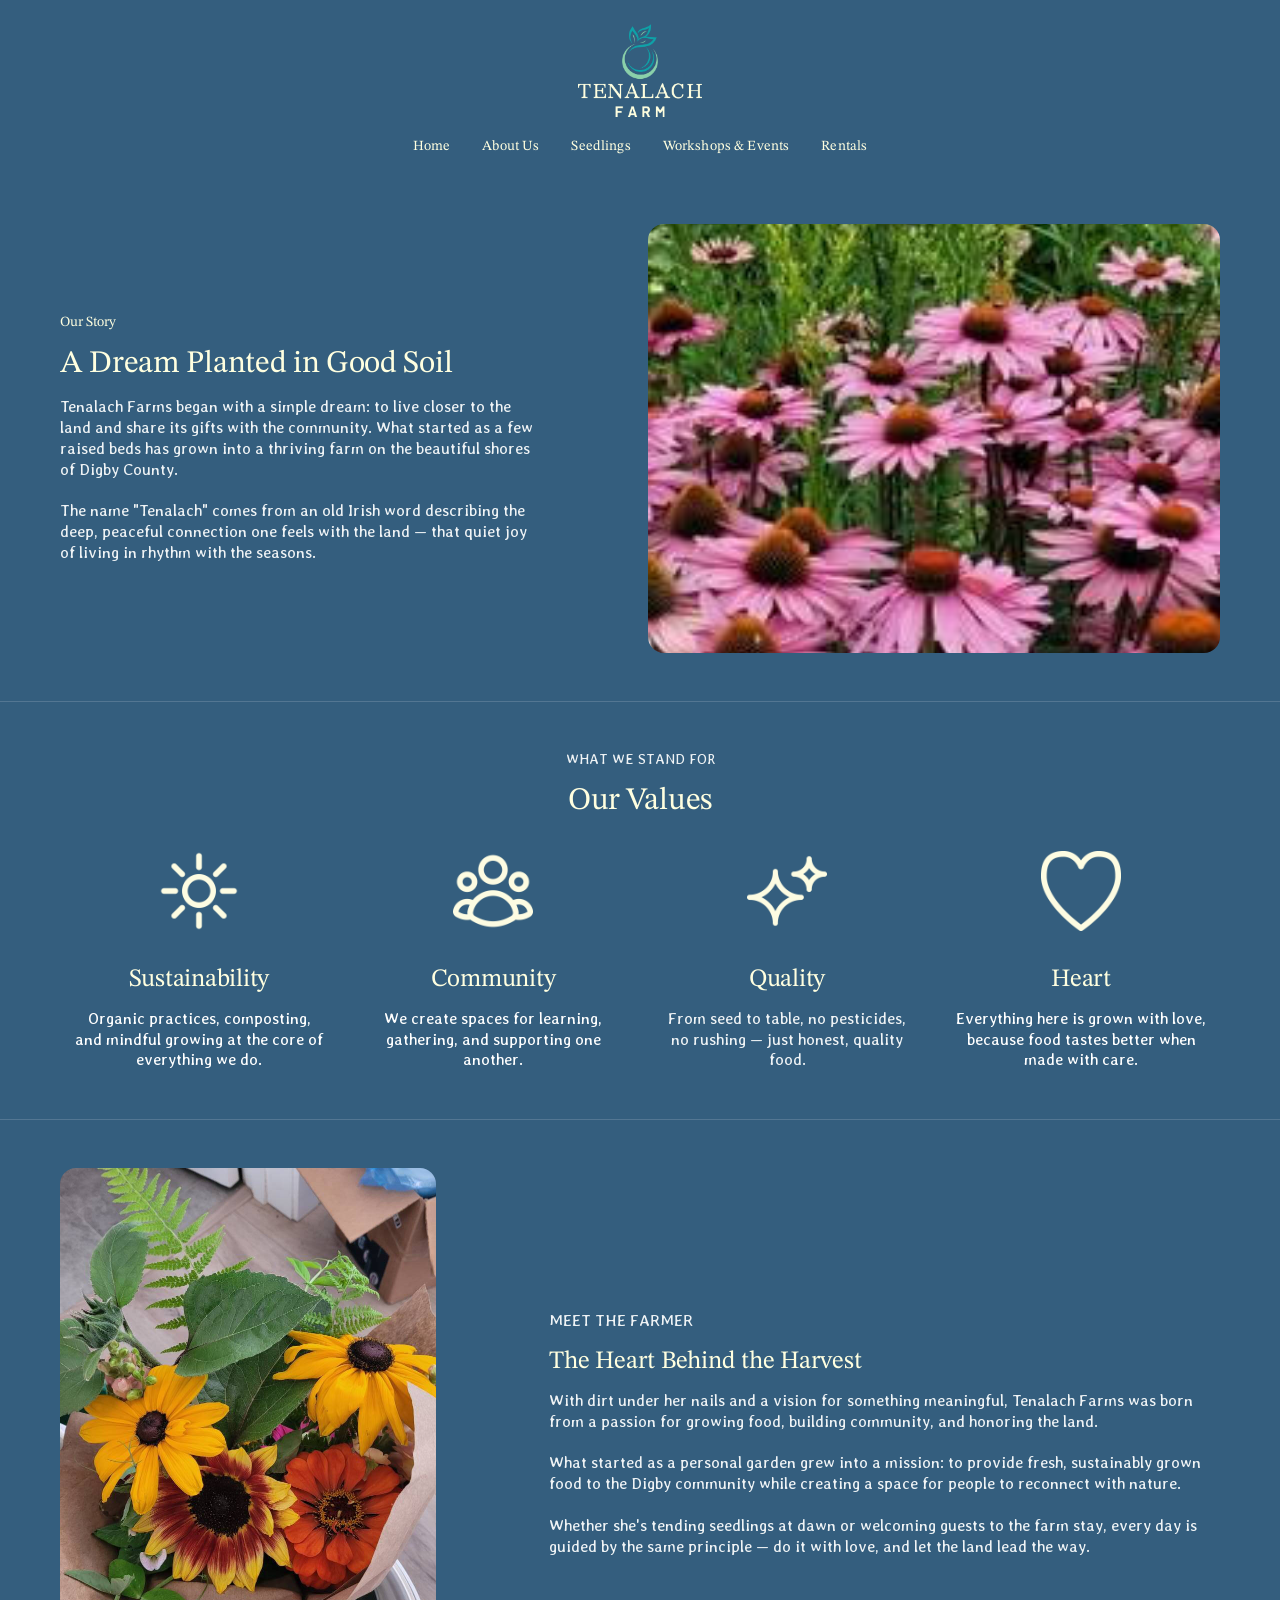
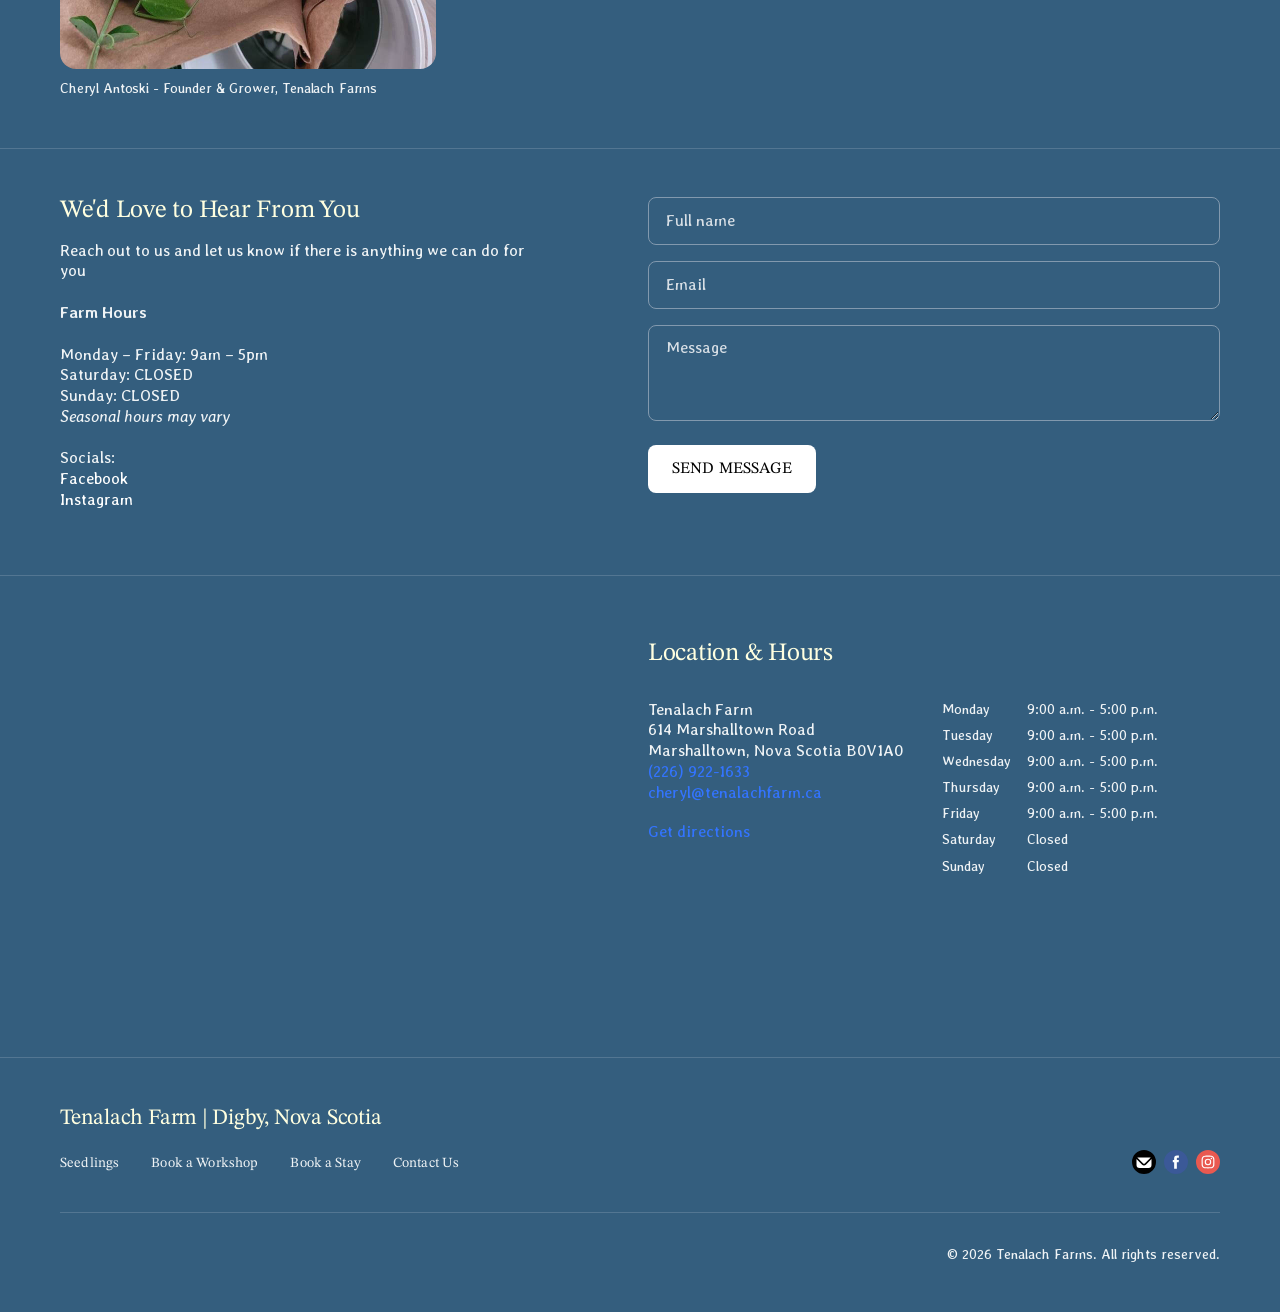
==== about-us.html @ 4d5b63ff "Tenalach Farm website: static rebuild of the Square site Home, About Us, Seedlings, Workshops & Even" ====
<!doctype html>
<html lang="en">
<head>
  <meta charset="utf-8">
  <meta name="viewport" content="width=device-width, initial-scale=1">
  <title>About Us | Tenalach Farm | Digby, Nova Scotia</title>
  <meta name="description" content="Our story, our values and the farmer behind Tenalach Farm in Marshalltown, Digby County, Nova Scotia.">
  <meta property="og:title" content="About Us | Tenalach Farm | Digby, Nova Scotia">
  <meta property="og:description" content="Our story, our values and the farmer behind Tenalach Farm in Marshalltown, Digby County, Nova Scotia.">
  <meta property="og:image" content="assets/images/home-hero.jpg">
  <link rel="icon" type="image/png" href="assets/images/favicon.png">
  <link rel="apple-touch-icon" href="assets/images/apple-touch-icon.png">
  <link rel="preconnect" href="https://fonts.googleapis.com">
  <link rel="preconnect" href="https://fonts.gstatic.com" crossorigin>
  <link href="https://fonts.googleapis.com/css2?family=Averia+Libre:ital,wght@0,400;0,700;1,400&family=Handlee&family=STIX+Two+Text:ital,wght@0,400;0,700;1,400&display=swap" rel="stylesheet">
  <link rel="stylesheet" href="assets/css/style.css">
</head>
<body>

  <header class="site-header">
    <div class="container header-inner">
      <button class="icon-btn menu-toggle" data-menu-open aria-label="Open menu"><svg viewBox="0 0 24 24" aria-hidden="true"><path fill="currentColor" fill-rule="evenodd" d="M3 6h18v2H3V6Zm18 5H3v2h18v-2Zm0 5H3v2h18v-2Z" clip-rule="evenodd"/></svg></button>
      <a class="logo" href="index.html"><img src="assets/images/logo.png" alt="Tenalach Farm | Digby, Nova Scotia logo" width="124" height="94"></a>
    </div>
    <nav class="main-nav" aria-label="Main">
      <ul>
        <li><a href="index.html">Home</a></li>
        <li><a href="about-us.html" aria-current="page">About Us</a></li>
        <li><a href="seedlings.html">Seedlings</a></li>
        <li><a href="workshops-and-events.html">Workshops &amp; Events</a></li>
        <li><a href="rentals.html">Rentals</a></li>
      </ul>
    </nav>
  </header>

  <div class="mobile-nav" aria-label="Menu">
    <button class="icon-btn" data-menu-close aria-label="Close menu"><svg viewBox="0 0 24 24" aria-hidden="true"><path fill="currentColor" d="m6.71 18.71 5.29-5.3 5.29 5.3 1.42-1.42-5.3-5.29 5.3-5.29-1.42-1.42-5.29 5.3-5.29-5.3-1.42 1.42 5.3 5.29-5.3 5.29 1.42 1.42Z"/></svg></button>
    <ul>
      <li><a href="index.html">Home</a></li>
        <li><a href="about-us.html" aria-current="page">About Us</a></li>
        <li><a href="seedlings.html">Seedlings</a></li>
        <li><a href="workshops-and-events.html">Workshops &amp; Events</a></li>
        <li><a href="rentals.html">Rentals</a></li>
    </ul>
  </div>

  <main>

    <section class="section" id="our-story" style="border-top:0">
      <div class="container split split--image-right">
        <div class="split__text">
          <p class="overline overline--sm" style="font-family:var(--font-heading);color:var(--cream)">Our Story</p>
          <h1 class="title-xl">A Dream Planted in Good Soil</h1>
          <div class="copy">
            <p>Tenalach Farms began with a simple dream: to live closer to the land and share its gifts with the community. What started as a few raised beds has grown into a thriving farm on the beautiful shores of Digby County.</p>
            <p>The name "Tenalach" comes from an old Irish word describing the deep, peaceful connection one feels with the land — that quiet joy of living in rhythm with the seasons.</p>
          </div>
        </div>
        <div class="split__media">
          <img src="assets/images/about-story.jpg" alt="Pink coneflowers in bloom" width="572" height="429">
        </div>
      </div>
    </section>

    <section class="section">
      <div class="container">
        <div class="section-head" style="margin-bottom:33px">
          <h2 class="small">WHAT WE STAND FOR</h2>
          <p class="title-xl">Our Values</p>
        </div>
        <div class="icon-grid icon-grid--4">
          <div class="icon-card">
            <img src="assets/images/icon-sun.png" alt="" width="80" height="80">
            <h3 class="title-lg">Sustainability</h3>
            <p class="copy--white">Organic practices, composting, and mindful growing at the core of everything we do.</p>
          </div>
          <div class="icon-card">
            <img src="assets/images/icon-people.png" alt="" width="80" height="80">
            <h3 class="title-lg">Community</h3>
            <p class="copy--white">We create spaces for learning, gathering, and supporting one another.</p>
          </div>
          <div class="icon-card">
            <img src="assets/images/icon-quality.png" alt="" width="80" height="80">
            <h3 class="title-lg">Quality</h3>
            <p>From seed to table, no pesticides, no rushing — just honest, quality food.</p>
          </div>
          <div class="icon-card">
            <img src="assets/images/icon-heart.png" alt="" width="80" height="80">
            <h3 class="title-lg">Heart</h3>
            <p class="copy--white">Everything here is grown with love, because food tastes better when made with care.</p>
          </div>
        </div>
      </div>
    </section>

    <section class="section" id="meet-the-farmer">
      <div class="container feature">
        <div class="feature__media feature__media--tall">
          <img src="assets/images/about-farmer.jpg" alt="Cheryl Antoski, founder and grower of Tenalach Farms" width="376" height="500">
          <p class="feature__caption">Cheryl Antoski - Founder &amp; Grower, Tenalach Farms</p>
        </div>
        <div>
          <p class="overline">MEET THE FARMER</p>
          <h2 class="title-lg">The Heart Behind the Harvest</h2>
          <div class="copy">
            <p>With dirt under her nails and a vision for something meaningful, Tenalach Farms was born from a passion for growing food, building community, and honoring the land.</p>
            <p>What started as a personal garden grew into a mission: to provide fresh, sustainably grown food to the Digby community while creating a space for people to reconnect with nature.</p>
            <p>Whether she's tending seedlings at dawn or welcoming guests to the farm stay, every day is guided by the same principle — do it with love, and let the land lead the way.</p>
          </div>
        </div>
      </div>
    </section>

    <section class="section" id="contact">
      <div class="container split" style="align-items:start">
        <div class="split__text">
          <h2 class="title-lg" style="margin-bottom:16px">We'd Love to Hear From You</h2>
          <div class="copy inline-links">
            <p>Reach out to us and let us know if there is anything we can do for you</p>
            <p><strong>Farm Hours</strong></p>
            <p>Monday – Friday: 9am – 5pm<br>Saturday: CLOSED<br>Sunday: CLOSED<br><em>Seasonal hours may vary</em></p>
            <p>Socials:<br><a href="https://www.facebook.com/TenalachFarm1" target="_blank" rel="noopener">Facebook</a><br><a href="https://www.instagram.com/tenalach_farm" target="_blank" rel="noopener">Instagram</a></p>
          </div>
        </div>
        <div>
          <form class="contact-form" data-form data-subject="Website contact form" data-success="Thank you! We'll be in touch soon.">
            <label class="sr-only" for="cf-name">Full name</label>
            <input class="field" id="cf-name" name="name" type="text" placeholder="Full name" required>
            <label class="sr-only" for="cf-email">Email</label>
            <input class="field" id="cf-email" name="email" type="email" placeholder="Email" required>
            <label class="sr-only" for="cf-message">Message</label>
            <textarea class="field" id="cf-message" name="message" placeholder="Message" required></textarea>
            <button class="btn btn--white" type="submit">SEND MESSAGE</button>
            <p class="form-status" role="status"></p>
          </form>
        </div>
      </div>
    </section>

    <section class="section">
      <div class="container location">
        <iframe title="Map to Tenalach Farm" loading="lazy" referrerpolicy="no-referrer-when-downgrade"
          src="https://maps.google.com/maps?q=614%20Marshalltown%20Road%2C%20Marshalltown%2C%20NS%20B0V%201A0&amp;z=10&amp;output=embed"></iframe>
        <div>
          <h2 class="title-lg">Location &amp; Hours</h2>
          <div class="location-cols">
            <div>
              <p>Tenalach Farm<br>614 Marshalltown Road<br>Marshalltown, Nova Scotia B0V1A0<br>
                <a href="tel:+12269221633">(226) 922-1633</a><br>
                <a href="mailto:cheryl@tenalachfarm.ca">cheryl@tenalachfarm.ca</a></p>
              <a class="directions" target="_blank" rel="noopener" href="https://www.google.com/maps/dir/?api=1&amp;destination=614+Marshalltown+Road+Marshalltown+NS+B0V1A0">Get directions</a>
            </div>
            <table class="hours">
              <tr><td>Monday</td><td>9:00 a.m. - 5:00 p.m.</td></tr>
              <tr><td>Tuesday</td><td>9:00 a.m. - 5:00 p.m.</td></tr>
              <tr><td>Wednesday</td><td>9:00 a.m. - 5:00 p.m.</td></tr>
              <tr><td>Thursday</td><td>9:00 a.m. - 5:00 p.m.</td></tr>
              <tr><td>Friday</td><td>9:00 a.m. - 5:00 p.m.</td></tr>
              <tr><td>Saturday</td><td>Closed</td></tr>
              <tr><td>Sunday</td><td>Closed</td></tr>
            </table>
          </div>
        </div>
      </div>
    </section>
  </main>

  <footer class="site-footer">
    <div class="container">
      <div class="footer-top">
        <div>
          <a class="footer-title" href="index.html">Tenalach Farm | Digby, Nova Scotia</a>
          <ul class="footer-links">
            <li><a href="seedlings.html">Seedlings</a></li>
            <li><a href="workshops-and-events.html">Book a Workshop</a></li>
            <li><a href="rentals.html">Book a Stay</a></li>
            <li><a href="about-us.html#contact">Contact Us</a></li>
          </ul>
        </div>
        <div class="socials">
          <a href="mailto:cheryl@tenalachfarm.ca" aria-label="Email"><svg viewBox="0 0 16 16" aria-hidden="true"><rect x="1" y="1" width="14" height="14" rx="8" fill="#fff"/><path fill="#000" fill-rule="evenodd" d="M0 8a8 8 0 1 1 16 0A8 8 0 0 1 0 8zm3.5-3h9L8.707 8.793a1 1 0 0 1-1.414 0L3.5 5zM3 6l3.586 3.586a2 2 0 0 0 2.828 0L13 6v4a2 2 0 0 1-2 2H5a2 2 0 0 1-2-2V6z"/></svg></a>
          <a href="https://www.facebook.com/TenalachFarm1" target="_blank" rel="noopener" aria-label="Facebook"><svg viewBox="0 0 16 16" aria-hidden="true"><rect x="1" y="1" width="14" height="14" rx="8" fill="#fff"/><path fill="#3b5998" fill-rule="evenodd" d="M0 8a8 8 0 1 1 16 0A8 8 0 0 1 0 8zm8.567 4.437V8.085H9.77l.159-1.5h-1.36l.001-.75c0-.392.037-.602.6-.602h.75v-1.5H8.718c-1.444 0-1.952.728-1.952 1.952v.9h-.9v1.5h.9v4.352h1.801z"/></svg></a>
          <a href="https://www.instagram.com/tenalach_farm" target="_blank" rel="noopener" aria-label="Instagram"><svg viewBox="0 0 16 16" aria-hidden="true"><rect x="1" y="1" width="14" height="14" rx="8" fill="#fff"/><g fill="#e95950" fill-rule="evenodd"><path d="M0 8a8 8 0 1 1 16 0A8 8 0 0 1 0 8zm8-4.267c-1.158 0-1.304.005-1.759.026a3.12 3.12 0 0 0-1.035.198 2.09 2.09 0 0 0-.756.492 2.095 2.095 0 0 0-.493.756c-.106.271-.178.582-.198 1.036-.02.455-.026.6-.026 1.759 0 1.159.005 1.304.026 1.759.021.454.093.764.198 1.035.11.281.255.52.492.756.237.238.476.384.756.493.271.105.582.177 1.036.198.455.02.6.026 1.759.026 1.159 0 1.304-.005 1.759-.026.454-.02.764-.093 1.036-.198.28-.11.518-.255.755-.493.238-.237.383-.475.493-.755.105-.272.177-.582.198-1.036.02-.455.026-.6.026-1.759 0-1.159-.006-1.304-.026-1.76-.021-.453-.093-.764-.198-1.035a2.094 2.094 0 0 0-.493-.756 2.085 2.085 0 0 0-.755-.492c-.272-.105-.583-.177-1.037-.198-.455-.02-.6-.026-1.759-.026H8z"/><path d="M7.618 4.502H8c1.14 0 1.275.004 1.725.025.416.019.641.088.792.147.199.077.34.17.49.319.15.15.242.291.32.49.058.15.127.376.146.792.02.45.025.585.025 1.724s-.004 1.274-.025 1.724c-.019.416-.088.641-.147.792-.077.199-.17.34-.319.49a1.32 1.32 0 0 1-.49.319c-.15.059-.376.128-.792.147-.45.02-.585.025-1.725.025-1.139 0-1.274-.005-1.724-.025-.416-.02-.641-.089-.792-.147-.2-.078-.341-.17-.49-.32a1.322 1.322 0 0 1-.32-.49c-.058-.15-.128-.376-.147-.792-.02-.45-.024-.585-.024-1.724 0-1.14.004-1.274.024-1.724.02-.416.089-.641.147-.792.077-.199.17-.341.32-.49.149-.15.29-.242.49-.32.15-.058.376-.128.792-.147.394-.018.546-.023 1.342-.024v.001zm2.66.709a.512.512 0 1 0 0 1.024.512.512 0 0 0 0-1.024zM8 5.809a2.191 2.191 0 1 0 0 4.382A2.191 2.191 0 0 0 8 5.81z"/><path d="M8 6.578a1.422 1.422 0 1 1 0 2.844 1.422 1.422 0 0 1 0-2.844z"/></g></svg></a>
        </div>
      </div>
      <div class="footer-bottom">© <span data-year>2026</span> Tenalach Farms. All rights reserved.</div>
    </div>
  </footer>

  <script src="assets/js/main.js"></script>

</body>
</html>
---- assets/css/style.css ----
/* ==========================================================
   Tenalach Farm — site styles
   Rebuilt from the Square Online site (tenalachfarm.ca)
   ========================================================== */

:root {
  --blue: #345e7e;          /* main background */
  --blue-dark: #1f4461;     /* headings on light backgrounds */
  --cream: #ffffe0;         /* headings, buttons, page background */
  --cream-soft: #f1f1d3;
  --teal: #0fa2a8;          /* accent buttons + quote band */
  --text: #eff3f5;          /* body copy on blue */
  --white: #ffffff;
  --line: #8299ae;          /* form borders */
  --divider: rgba(239, 243, 245, 0.16);
  --link: #3374ff;

  --font-heading: "STIX Two Text", Georgia, serif;
  --font-body: "Averia Libre", Georgia, serif;
  --font-script: "Handlee", cursive;

  --container: 1160px;
  --gutter: 96px;
  --radius: 8px;
  --radius-lg: 16px;
}

*, *::before, *::after { box-sizing: border-box; }

html { -webkit-text-size-adjust: 100%; scroll-behavior: smooth; }

body {
  margin: 0;
  background: var(--cream);
  color: var(--text);
  font-family: var(--font-body);
  font-size: 16px;
  line-height: 1.3;
  -webkit-font-smoothing: antialiased;
}

img { max-width: 100%; height: auto; display: block; }
a { color: inherit; }
button { font: inherit; cursor: pointer; }

h1, h2, h3, h4, h5, h6, p { margin: 0; font-weight: 400; }

.sr-only {
  position: absolute; width: 1px; height: 1px; padding: 0; margin: -1px;
  overflow: hidden; clip: rect(0, 0, 0, 0); white-space: nowrap; border: 0;
}

.container {
  width: 100%;
  max-width: calc(var(--container) + 48px);
  margin: 0 auto;
  padding: 0 24px;
}

/* ---------- Typography ---------- */
.overline {
  font-family: var(--font-body);
  font-size: 16px;
  line-height: 1.3;
  color: var(--text);
  margin-bottom: 16px;
}
.overline--sm { font-size: 14px; }
.title-script {
  font-family: var(--font-script);
  font-size: 39.3px;
  line-height: 1.1;
  letter-spacing: -0.02em;
  color: var(--cream);
}
.title-xl {
  font-family: var(--font-heading);
  font-size: 31.37px;
  line-height: 1.1;
  letter-spacing: -0.01em;
  color: var(--cream);
}
.title-lg {
  font-family: var(--font-heading);
  font-size: 25.05px;
  line-height: 1.1;
  letter-spacing: -0.01em;
  color: var(--cream);
}
.title-md {
  font-family: var(--font-heading);
  font-size: 20.01px;
  line-height: 1.1;
  letter-spacing: -0.01em;
  color: var(--cream);
}
.lead { font-size: 20.01px; line-height: 1.3; color: var(--text); }
.copy { color: var(--text); }
.copy p + p { margin-top: 20.8px; }
.copy--white { color: var(--white); }
.small { font-size: 14px; }
.center { text-align: center; }

/* ---------- Buttons ---------- */
.btn {
  display: inline-flex;
  align-items: center;
  justify-content: center;
  height: 48px;
  padding: 0 24px;
  border: 0;
  border-radius: var(--radius);
  font-family: var(--font-heading);
  font-size: 16px;
  letter-spacing: 0.01em;
  text-decoration: none;
  white-space: nowrap;
  transition: opacity 0.15s ease, background-color 0.15s ease;
}
.btn:hover { opacity: 0.85; }
.btn--cream { background: var(--cream); color: #000; }
.btn--teal { background: var(--teal); color: var(--white); }
.btn--white { background: var(--white); color: #000; }
.btn--blue { background: var(--blue); color: var(--white); }
.btn--outline { background: transparent; color: var(--white); box-shadow: inset 0 0 0 2px var(--white); }
.btn--block { display: flex; width: 100%; }
.btn-row { display: flex; flex-wrap: wrap; gap: 16px; margin-top: 32px; }

/* ---------- Header ---------- */
.site-header { background: var(--blue); position: relative; z-index: 20; }
.header-inner {
  position: relative;
  display: flex;
  align-items: center;
  justify-content: center;
  padding-top: 24px;
}
.logo img { width: 124px; height: auto; }
.header-icons {
  position: absolute;
  right: 4px;
  top: 57px;
  display: flex;
  align-items: center;
  gap: 11px;
}
.icon-btn {
  position: relative;
  display: inline-flex;
  align-items: center;
  justify-content: center;
  width: 24px;
  height: 26px;
  padding: 0;
  border: 0;
  background: none;
  color: var(--text);
}
.icon-btn svg { width: 24px; height: 24px; }
.menu-toggle { display: none; }

.main-nav { padding: 16px 0 16px; }
.main-nav ul {
  list-style: none;
  margin: 0;
  padding: 0;
  display: flex;
  flex-wrap: wrap;
  justify-content: center;
  gap: 0 32px;
}
.main-nav a {
  display: block;
  padding: 4px 0;
  font-family: var(--font-heading);
  font-size: 14px;
  letter-spacing: 0.01em;
  color: var(--cream);
  text-decoration: none;
}
.main-nav a:hover { opacity: 0.8; }

/* mobile drawer */
.mobile-nav {
  position: fixed;
  inset: 0;
  z-index: 60;
  display: none;
  background: var(--blue);
  padding: 20px 24px;
  overflow-y: auto;
}
.mobile-nav.is-open { display: block; }
.mobile-nav .icon-btn { margin-bottom: 24px; }
.mobile-nav ul { list-style: none; margin: 0; padding: 0; }
.mobile-nav a {
  display: block;
  padding: 16px 0;
  border-top: 1px solid var(--divider);
  font-family: var(--font-heading);
  font-size: 20px;
  color: var(--cream);
  text-decoration: none;
}

/* ---------- Sections ---------- */
.section {
  background: var(--blue);
  padding: 48px 0;
  border-top: 1px solid var(--divider);
}
.section--teal { background: var(--teal); border-top-color: transparent; }
.section--teal + .section { border-top-color: transparent; }
.section-head { text-align: center; margin-bottom: 24px; }
.section-head > * + * { margin-top: 16px; }
.narrow { max-width: 768px; margin-left: auto; margin-right: auto; }
.container.narrow { max-width: 816px; }
.section--lg { padding: 64px 0; }

/* hero banner */
.hero {
  background: var(--blue);
  padding: 48px 0;
}
.hero .grid {
  display: grid;
  grid-template-columns: 474px 1fr;
  gap: 16px;
  align-items: center;
}
.hero .title-script { margin-bottom: 16px; }
.hero img {
  width: 100%;
  aspect-ratio: 670 / 502;
  object-fit: cover;
  border-radius: var(--radius-lg);
}

/* text + image, two equal columns */
.split {
  display: grid;
  grid-template-columns: 1fr 1fr;
  gap: 16px;
  align-items: center;
}
.split__text { max-width: 474px; }
.split--image-left .split__text { justify-self: end; width: 100%; }
.split__media img {
  width: 100%;
  aspect-ratio: 4 / 3;
  object-fit: cover;
  border-radius: var(--radius-lg);
}
.split .title-xl, .split .title-lg { margin-bottom: 16px; }

/* narrow image + wide text */
.feature {
  display: grid;
  grid-template-columns: 376fr 670fr;
  gap: 113px;
  align-items: center;
}
.feature--reverse { grid-template-columns: 670fr 376fr; }
.feature__media img {
  width: 100%;
  aspect-ratio: 1 / 1;
  object-fit: cover;
  border-radius: var(--radius-lg);
}
.feature__media--tall img { aspect-ratio: 376 / 500; }
.feature__caption { margin-top: 8px; font-size: 14px; line-height: 1.66; letter-spacing: -0.01em; }
.feature .title-xl, .feature .title-lg { margin-bottom: 16px; }

/* icon columns */
.icon-grid {
  display: grid;
  grid-template-columns: repeat(3, 1fr);
  gap: 16px;
  text-align: center;
}
.icon-grid--4 { grid-template-columns: repeat(4, 1fr); }
.icon-card img { width: 80px; height: 80px; margin: 0 auto 35px; border-radius: var(--radius); }
.icon-card .title-lg { margin-bottom: 15px; }
.icon-card .btn { margin-top: 17px; }
.icon-card p { max-width: 380px; margin-left: auto; margin-right: auto; }
.icon-grid--4 .icon-card p { padding: 0 14px; }

/* quote band */
.quote { text-align: center; padding: 49px 0 49px; }
.quote blockquote { margin: 0; }
.quote blockquote p { line-height: 1.1; }
.quote em {
  font-family: var(--font-heading);
  font-size: 31.37px;
  line-height: 1.1;
  letter-spacing: -0.01em;
  color: var(--white);
}
.quote cite {
  display: block;
  margin-top: 30px;
  font-style: normal;
  font-family: var(--font-heading);
  font-size: 20.01px;
  color: var(--white);
}

/* newsletter */
.newsletter { max-width: 620px; margin: 0 auto; text-align: center; }
.newsletter p { margin-top: 17px; font-family: var(--font-heading); color: var(--cream); line-height: 1.1; letter-spacing: -0.01em; }
.newsletter form { display: flex; margin-top: 16px; }
.newsletter .field { flex: 1; border-radius: var(--radius) 0 0 var(--radius); border-right: 0; }
.newsletter .btn { border-radius: 0 var(--radius) var(--radius) 0; }

/* forms */
.field {
  display: block;
  width: 100%;
  height: 48px;
  padding: 0 17px;
  border: 1px solid var(--line);
  border-radius: var(--radius);
  background: var(--blue);
  color: #f5f6f8;
  font-family: var(--font-body);
  font-size: 16px;
  outline: none;
}
.field::placeholder { color: #f5f6f8; opacity: 0.85; }
.field:focus { border-color: var(--cream); }
textarea.field { height: 96px; padding: 12px 17px; resize: vertical; }
.contact-form { display: grid; gap: 16px; }
.contact-form .btn { justify-self: start; margin-top: 8px; }
.form-status { font-size: 14px; color: var(--cream); min-height: 18px; }

/* location + hours */
.location {
  display: grid;
  grid-template-columns: 548px 1fr;
  gap: 40px;
  padding-top: 16px;
  padding-bottom: 19px;
}
.location iframe { width: 100%; height: 350px; border: 0; display: block; }
.location .title-lg { margin-bottom: 32px; }
.location-cols { display: grid; grid-template-columns: 278px 1fr; gap: 16px; }
.location a { color: var(--link); text-decoration: none; }
.location a:hover { text-decoration: underline; }
.directions { display: inline-block; margin-top: 18px; }
.hours { font-size: 14px; line-height: 1.3; border-collapse: collapse; }
.hours td { padding: 0 16px 8px 0; vertical-align: top; }
.hours td:first-child { width: 70px; }

.inline-links a { color: var(--white); text-decoration: none; }
.inline-links a:hover { text-decoration: underline; }

/* full-width photo band (events page) */
.photo-band { background: var(--blue); padding: 48px 0; border-top: 1px solid var(--divider); }
.photo-band img { width: 100%; height: 320px; object-fit: cover; }
.photo-band--tall img { height: 350px; }

.text-link { color: var(--cream); text-decoration: underline; text-underline-offset: 3px; }

/* event cards */
.card-grid { display: grid; grid-template-columns: repeat(3, 1fr); gap: 16px; }
.event-card {
  display: flex;
  flex-direction: column;
  background: var(--white);
  border: 1px solid rgba(0, 0, 0, 0.08);
  border-radius: 4px;
  overflow: hidden;
  color: #000;
}
.event-card__media { aspect-ratio: 2 / 1; overflow: hidden; }
.event-card__media img { width: 100%; height: 100%; object-fit: cover; }
.event-card__body { padding: 24px 32px 33px; display: flex; flex-direction: column; flex: 1; }
.event-card .title-md { color: #000; }
.event-card .event-actions { margin-top: auto; padding-top: 24px; }

.event-row {
  display: grid;
  grid-template-columns: 215px 1fr auto;
  gap: 48px;
  min-height: 217px;
  background: var(--white);
  border: 1px solid rgba(0, 0, 0, 0.08);
  border-radius: 4px;
  overflow: hidden;
  color: #000;
}
.event-row + .event-row { margin-top: 32px; }
.event-row__body { padding: 32px 0; }
.event-row .title-lg { color: #000; }
.event-row .event-actions { padding: 32px 33px 32px 0; }
.event-row > .placeholder, .event-row > img { width: 215px; height: 100%; min-height: 215px; object-fit: cover; }

/* workshop details on cards */
.event-when {
  margin-bottom: 8px;
  font-size: 14px;
  color: var(--blue);
  letter-spacing: 0.02em;
}
.event-meta { list-style: none; margin: 12px 0 0; padding: 0; display: grid; gap: 4px; font-size: 14px; }
.event-meta span {
  display: inline-block;
  min-width: 52px;
  margin-right: 8px;
  font-family: var(--font-heading);
  font-weight: 700;
  color: var(--blue-dark);
}
.event-summary { margin-top: 12px; font-size: 15px; line-height: 1.4; color: #333; }
.event-actions { display: flex; flex-direction: column; align-items: stretch; gap: 10px; }
.event-row .event-actions { align-items: flex-end; }
.text-button {
  padding: 0;
  border: 0;
  background: none;
  color: var(--blue);
  font-family: var(--font-heading);
  font-size: 15px;
  text-decoration: underline;
  text-underline-offset: 3px;
}
.empty-state a { color: var(--cream); }

/* workshop details popup */
.event-dialog {
  width: min(880px, calc(100% - 32px));
  max-height: calc(100vh - 48px);
  padding: 0;
  border: 0;
  border-radius: var(--radius-lg);
  background: var(--cream);
  color: #000;
  overflow: auto;
}
.event-dialog::backdrop { background: rgba(20, 35, 48, 0.65); }
.event-dialog__close {
  position: sticky;
  top: 12px;
  float: right;
  margin: 12px 12px 0 0;
  width: 36px;
  height: 36px;
  border-radius: 50%;
  background: var(--white);
  color: #000;
  z-index: 1;
}
.event-dialog__gallery { padding: 24px 24px 0; }
.event-dialog__main { width: 100%; max-height: 460px; object-fit: cover; border-radius: var(--radius); }
.event-dialog__thumbs { display: flex; gap: 8px; margin-top: 8px; overflow-x: auto; }
.event-dialog__thumbs button { flex: none; width: 72px; height: 72px; padding: 0; border: 2px solid transparent; border-radius: 6px; overflow: hidden; background: none; }
.event-dialog__thumbs button.is-active { border-color: var(--blue); }
.event-dialog__thumbs img { width: 100%; height: 100%; object-fit: cover; }
.event-dialog__text { padding: 24px 32px 32px; }
.event-dialog .title-xl { color: var(--blue-dark); margin-bottom: 4px; }
.event-dialog .copy { margin-top: 20px; color: #222; }
.event-dialog__sub { margin: 24px 0 8px; font-family: var(--font-heading); font-size: 18px; color: var(--blue-dark); }
.event-dialog .tick-list { margin-top: 0; }
.event-dialog .tick-list li { color: #222; }
.event-dialog .tick-list li::before { border-color: var(--blue); }
.event-dialog .event-actions { margin-top: 28px; flex-direction: row; align-items: center; gap: 20px; }
.event-dialog .btn--cream { background: var(--blue); color: var(--white); }

.placeholder {
  display: flex;
  align-items: center;
  justify-content: center;
  width: 100%;
  height: 100%;
  background: #eff3f5;
  color: #1f4461;
}
.placeholder svg { width: 40px; height: 40px; }

/* gallery carousel */
.carousel { position: relative; }
.carousel__controls { display: flex; justify-content: flex-end; gap: 24px; margin: 0 18px 19px 0; }
.carousel__controls button { border: 0; background: none; padding: 0; color: #f5f6f8; width: 24px; height: 24px; }
.carousel__controls button:disabled { opacity: 0.35; cursor: default; }
.carousel__track {
  display: grid;
  grid-auto-flow: column;
  grid-auto-columns: calc((100% - 32px) / 3);
  gap: 16px;
  overflow-x: auto;
  scroll-snap-type: x mandatory;
  scroll-behavior: smooth;
  scrollbar-width: none;
}
.carousel__track::-webkit-scrollbar { display: none; }
.carousel__track img {
  width: 100%;
  height: 360px;
  object-fit: cover;
  border-radius: var(--radius-lg);
  scroll-snap-align: start;
}

/* reviews */
.reviews { display: grid; grid-template-columns: 1fr 1fr; gap: 96px; text-align: center; }
.review img { width: 167px; height: 125px; object-fit: cover; margin: 0 auto 32px; border-radius: var(--radius-lg); }
.review .title-md { margin-bottom: 16px; }

/* ---------- Footer ---------- */
.site-footer { background: var(--blue); border-top: 1px solid var(--divider); padding: 48px 0 48px; }
.footer-top { display: flex; justify-content: space-between; align-items: flex-end; gap: 24px; }
.footer-title {
  font-family: var(--font-heading);
  font-size: 22px;
  line-height: 1.1;
  letter-spacing: -0.01em;
  color: var(--cream);
  text-decoration: none;
}
.footer-links { list-style: none; margin: 16px 0 0; padding: 0; display: flex; flex-wrap: wrap; gap: 0 32px; }
.footer-links a {
  display: block;
  padding: 8px 0;
  font-family: var(--font-heading);
  font-size: 14px;
  letter-spacing: 0.01em;
  color: var(--text);
  text-decoration: none;
}
.footer-links a:hover { opacity: 0.8; }
.socials { display: flex; gap: 8px; padding-bottom: 6px; }
.socials a { display: block; width: 24px; height: 24px; }
.socials svg { width: 24px; height: 24px; }
.footer-bottom {
  margin-top: 32px;
  padding-top: 32px;
  border-top: 1px solid var(--divider);
  text-align: right;
  font-size: 14px;
  color: var(--text);
}

/* ---------- Seedlings page ---------- */
.season-grid { display: grid; grid-template-columns: repeat(3, 1fr); gap: 40px; }
.season { border-top: 2px solid var(--cream); padding-top: 24px; }
.season .overline { margin-bottom: 8px; }
.season .title-lg { margin-bottom: 16px; }

.tick-list { list-style: none; margin: 24px 0 0; padding: 0; display: grid; gap: 10px; }
.tick-list li { position: relative; padding-left: 30px; color: var(--text); }
.tick-list li::before {
  content: "";
  position: absolute;
  left: 2px;
  top: 3px;
  width: 16px;
  height: 9px;
  border-left: 2px solid var(--cream);
  border-bottom: 2px solid var(--cream);
  transform: rotate(-45deg);
}

.flower-list { list-style: none; margin: 0; padding: 0; display: flex; flex-wrap: wrap; justify-content: center; gap: 10px; }
.flower-list li {
  padding: 8px 18px;
  border: 1px solid rgba(255, 255, 224, 0.55);
  border-radius: 999px;
  font-family: var(--font-heading);
  color: var(--cream);
}

.howto-grid { display: grid; grid-template-columns: 1fr 1fr; gap: 16px; }
.howto { padding: 32px; border-radius: var(--radius-lg); background: rgba(255, 255, 255, 0.12); color: var(--white); }
.howto .title-md { color: var(--white); margin-bottom: 12px; }

/* ---------- Responsive ---------- */
@media (max-width: 1100px) {
  .hero .grid { grid-template-columns: 1fr 1fr; }
  .feature, .feature--reverse { gap: 48px; }
}

@media (max-width: 900px) {
  .icon-grid--4 { grid-template-columns: repeat(2, 1fr); row-gap: 48px; }
  .season-grid { grid-template-columns: 1fr; gap: 32px; }
  .location { grid-template-columns: 1fr; }
  .card-grid { grid-template-columns: 1fr 1fr; }
}

@media (max-width: 768px) {
  .container { padding: 0 16px; }

  .header-inner { padding: 16px 0 12px; }
  .site-header .container { padding: 0 16px; }
  .logo img { width: 58px; }
  .menu-toggle { display: inline-flex; position: absolute; left: 0; top: 50%; transform: translateY(-50%); }
  .header-icons { top: 50%; transform: translateY(-50%); right: 0; }
  .main-nav { display: none; }

  .hero .grid, .split, .feature, .feature--reverse { grid-template-columns: 1fr; gap: 24px; }
  .hero .grid > .hero__media, .split--image-right .split__media, .feature--reverse .feature__media { order: -1; }
  .split__text, .split--image-left .split__text { max-width: none; justify-self: stretch; }
  .hero .btn-row .btn { width: 100%; }
  .hero { padding: 16px 0 40px; }

  .icon-grid { grid-template-columns: 1fr; gap: 48px; }
  .icon-grid:not(.icon-grid--4) .icon-card {
    display: grid;
    grid-template-columns: 80px 1fr;
    column-gap: 24px;
    text-align: center;
    align-items: start;
  }
  .icon-grid:not(.icon-grid--4) .icon-card img { grid-row: 1 / span 3; margin: 0; align-self: center; }
  .icon-grid:not(.icon-grid--4) .icon-card .btn { display: flex; width: 100%; }
  .icon-grid--4 { grid-template-columns: 1fr; }

  .title-script { font-size: 30px; }
  .title-xl { font-size: 27px; }
  .lead { font-size: 18px; }
  .quote em { font-size: 26px; }
  .reviews { grid-template-columns: 1fr; gap: 48px; }
  .howto-grid { grid-template-columns: 1fr; }
  .howto { padding: 24px; }
  .carousel__track { grid-auto-columns: 85%; }
  .carousel__track img { height: 300px; }
  .photo-band img { height: 180px; }
  .photo-band--tall img { height: 200px; }
  .card-grid { grid-template-columns: 1fr; }
  .event-row { grid-template-columns: 1fr; gap: 0; }
  .event-row > .placeholder, .event-row > img { width: 100%; min-height: 180px; height: 180px; }
  .event-row__body { padding: 24px 24px 0; }
  .event-row .event-actions { padding: 24px; align-items: stretch; }
  .event-card__body { padding: 24px; }
  .event-dialog__text { padding: 20px; }
  .event-dialog .event-actions { flex-direction: column; align-items: stretch; }
  .location-cols { grid-template-columns: 1fr; gap: 24px; }

  .footer-top { flex-direction: column; align-items: flex-start; }
  .footer-bottom { text-align: left; }

}
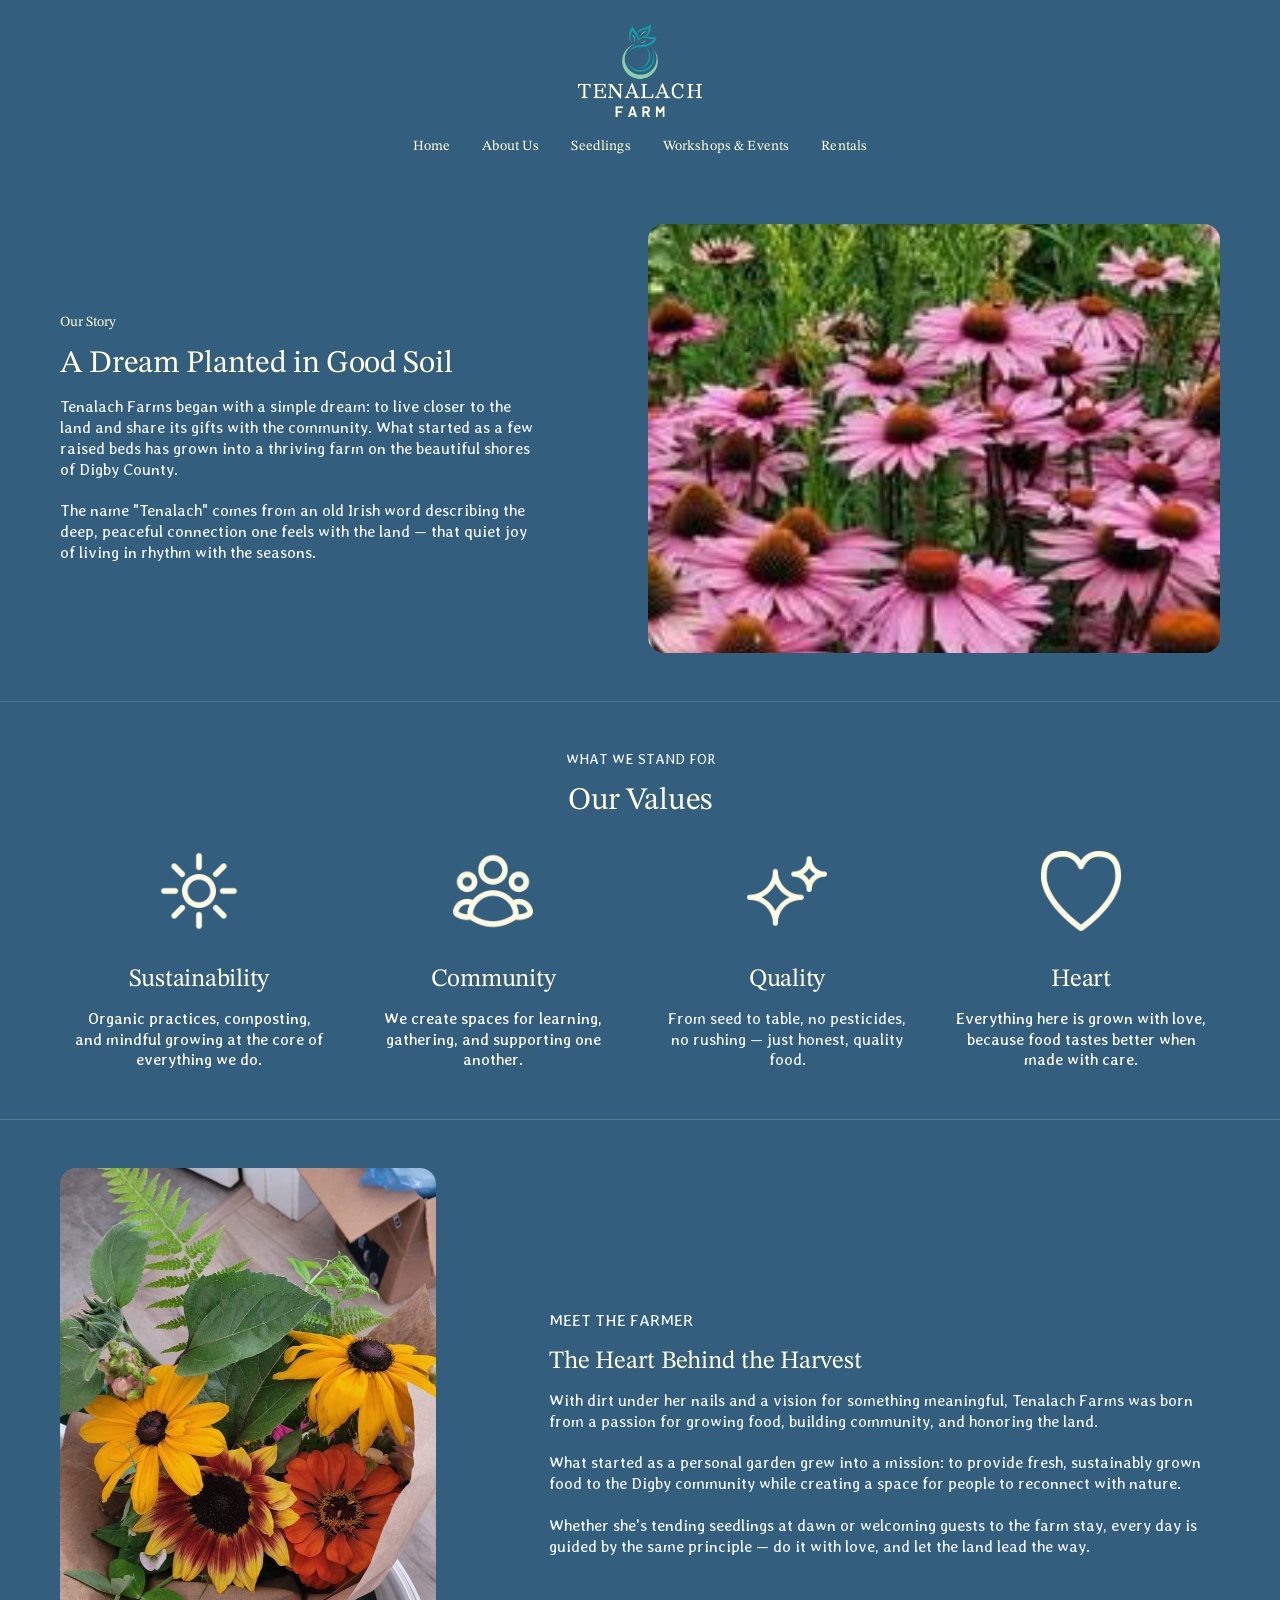
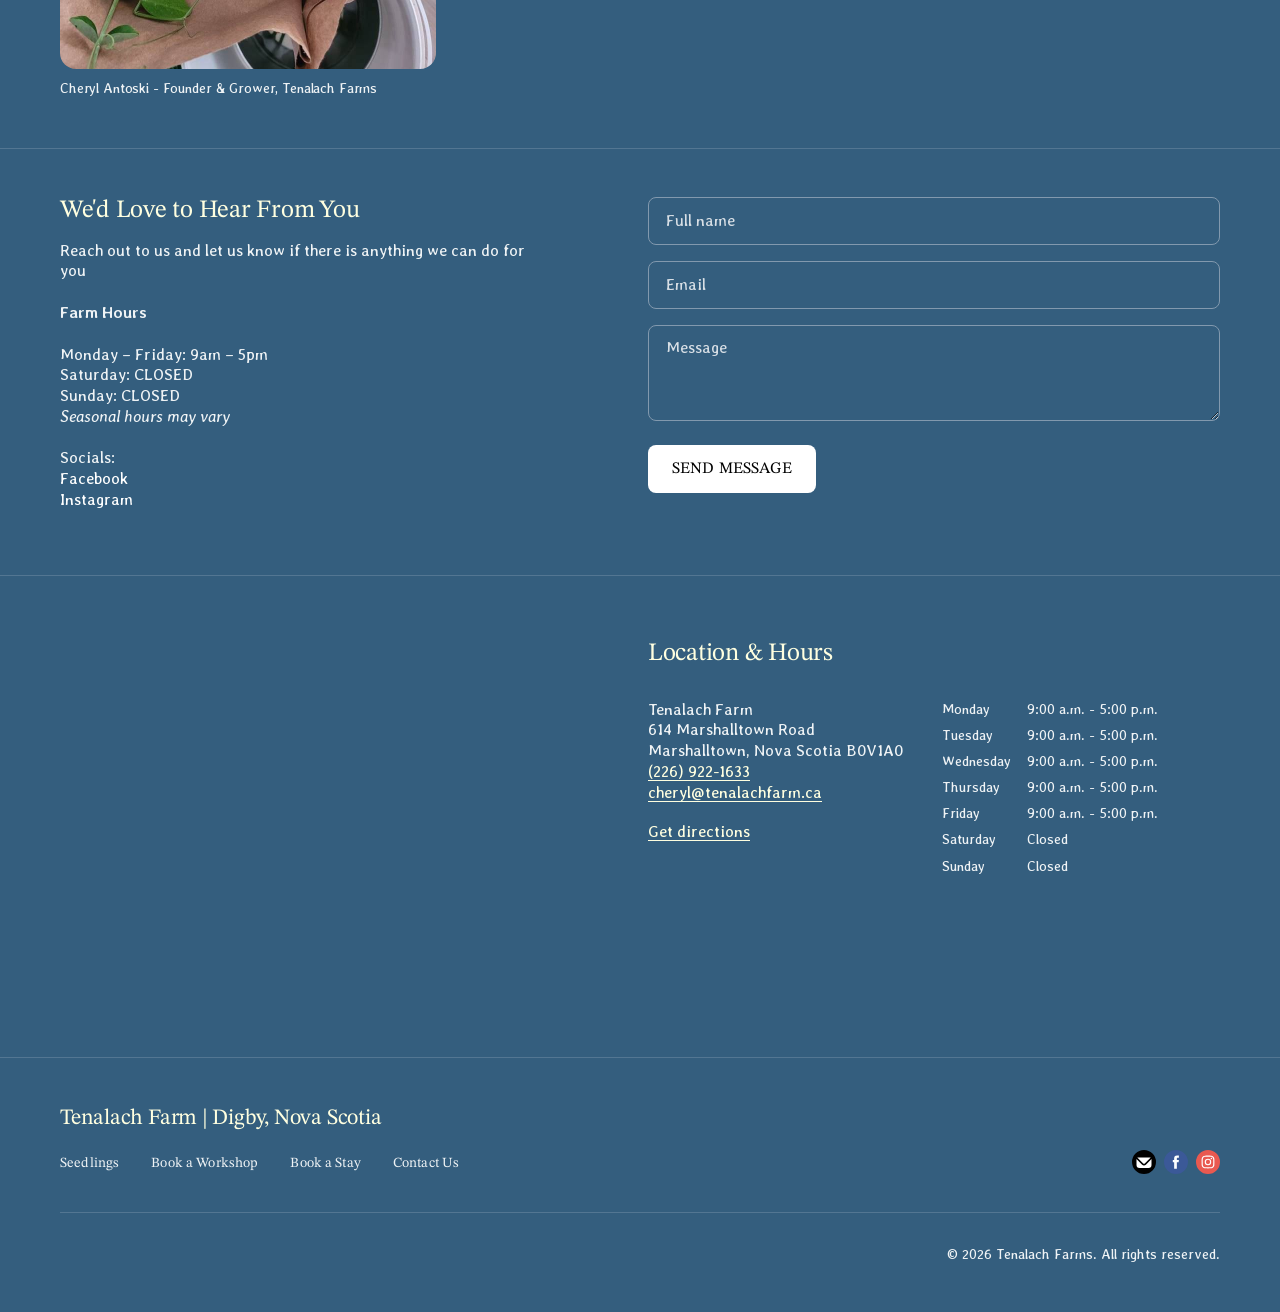
==== commit 6f6219e2: "Rename Greenhouse to Seedlings on Home; mobile pass - Home: page references now say Seedlings (hero " ====
--- a/about-us.html
+++ b/about-us.html
@@ -57,7 +57,7 @@
           </div>
         </div>
         <div class="split__media">
-          <img src="assets/images/about-story.jpg" alt="Pink coneflowers in bloom" width="572" height="429">
+          <img decoding="async" src="assets/images/about-story.jpg" alt="Pink coneflowers in bloom" width="572" height="429">
         </div>
       </div>
     </section>
@@ -70,22 +70,22 @@
         </div>
         <div class="icon-grid icon-grid--4">
           <div class="icon-card">
-            <img src="assets/images/icon-sun.png" alt="" width="80" height="80">
+            <img decoding="async" loading="lazy" src="assets/images/icon-sun.png" alt="" width="80" height="80">
             <h3 class="title-lg">Sustainability</h3>
             <p class="copy--white">Organic practices, composting, and mindful growing at the core of everything we do.</p>
           </div>
           <div class="icon-card">
-            <img src="assets/images/icon-people.png" alt="" width="80" height="80">
+            <img decoding="async" loading="lazy" src="assets/images/icon-people.png" alt="" width="80" height="80">
             <h3 class="title-lg">Community</h3>
             <p class="copy--white">We create spaces for learning, gathering, and supporting one another.</p>
           </div>
           <div class="icon-card">
-            <img src="assets/images/icon-quality.png" alt="" width="80" height="80">
+            <img decoding="async" loading="lazy" src="assets/images/icon-quality.png" alt="" width="80" height="80">
             <h3 class="title-lg">Quality</h3>
             <p>From seed to table, no pesticides, no rushing — just honest, quality food.</p>
           </div>
           <div class="icon-card">
-            <img src="assets/images/icon-heart.png" alt="" width="80" height="80">
+            <img decoding="async" loading="lazy" src="assets/images/icon-heart.png" alt="" width="80" height="80">
             <h3 class="title-lg">Heart</h3>
             <p class="copy--white">Everything here is grown with love, because food tastes better when made with care.</p>
           </div>
@@ -96,7 +96,7 @@
     <section class="section" id="meet-the-farmer">
       <div class="container feature">
         <div class="feature__media feature__media--tall">
-          <img src="assets/images/about-farmer.jpg" alt="Cheryl Antoski, founder and grower of Tenalach Farms" width="376" height="500">
+          <img decoding="async" loading="lazy" src="assets/images/about-farmer.jpg" alt="Cheryl Antoski, founder and grower of Tenalach Farms" width="376" height="500">
           <p class="feature__caption">Cheryl Antoski - Founder &amp; Grower, Tenalach Farms</p>
         </div>
         <div>
--- a/assets/css/style.css
+++ b/assets/css/style.css
@@ -344,8 +344,8 @@
 .location iframe { width: 100%; height: 350px; border: 0; display: block; }
 .location .title-lg { margin-bottom: 32px; }
 .location-cols { display: grid; grid-template-columns: 278px 1fr; gap: 16px; }
-.location a { color: var(--link); text-decoration: none; }
-.location a:hover { text-decoration: underline; }
+.location a { color: var(--cream); text-decoration: underline; text-underline-offset: 3px; }
+.location a:hover { opacity: 0.8; }
 .directions { display: inline-block; margin-top: 18px; }
 .hours { font-size: 14px; line-height: 1.3; border-collapse: collapse; }
 .hours td { padding: 0 16px 8px 0; vertical-align: top; }
@@ -638,4 +638,33 @@
   .footer-top { flex-direction: column; align-items: flex-start; }
   .footer-bottom { text-align: left; }
 
-}
+  /* comfortable tap targets (at least 44px) */
+  .menu-toggle { width: 44px; height: 44px; left: -10px; }
+  .mobile-nav { padding: 12px 16px 32px; }
+  .mobile-nav .icon-btn { width: 44px; height: 44px; margin: 0 0 12px -10px; }
+  .mobile-nav a { padding: 18px 0; }
+  .mobile-nav a[aria-current="page"] { text-decoration: underline; text-underline-offset: 6px; }
+  .carousel__controls { gap: 8px; margin: 0 -10px 8px 0; }
+  .carousel__controls button { width: 44px; height: 44px; display: inline-flex; align-items: center; justify-content: center; }
+  .carousel__controls button svg { width: 26px; height: 26px; }
+  .footer-links { display: grid; grid-template-columns: 1fr 1fr; gap: 0 16px; margin-top: 8px; width: 100%; }
+  .footer-links a { padding: 12px 0; font-size: 15px; }
+  .socials { gap: 12px; margin-left: -8px; }
+  .socials a { width: 44px; height: 44px; display: flex; align-items: center; justify-content: center; }
+  .socials svg { width: 30px; height: 30px; }
+  .location p a, .directions, .inline-links a, .text-link { display: inline-block; padding: 6px 0; }
+  .directions { margin-top: 8px; }
+  .text-button { padding: 10px 0; }
+  .site-footer { padding: 40px 0; }
+  .footer-bottom { margin-top: 24px; padding-top: 24px; }
+
+  /* workshop details popup fills the phone screen */
+  .event-dialog { width: 100%; max-width: none; height: 100%; max-height: none; margin: 0; border-radius: 0; }
+  .event-dialog__gallery { padding: 0; }
+  .event-dialog__main { border-radius: 0; max-height: 300px; }
+  .event-dialog__thumbs { padding: 0 16px; }
+  .event-dialog__close { position: fixed; top: 12px; right: 12px; float: none; margin: 0; width: 44px; height: 44px; box-shadow: 0 2px 8px rgba(0, 0, 0, 0.25); }
+}
+
+/* stop the page behind the menu or popup from scrolling */
+body.no-scroll { overflow: hidden; }
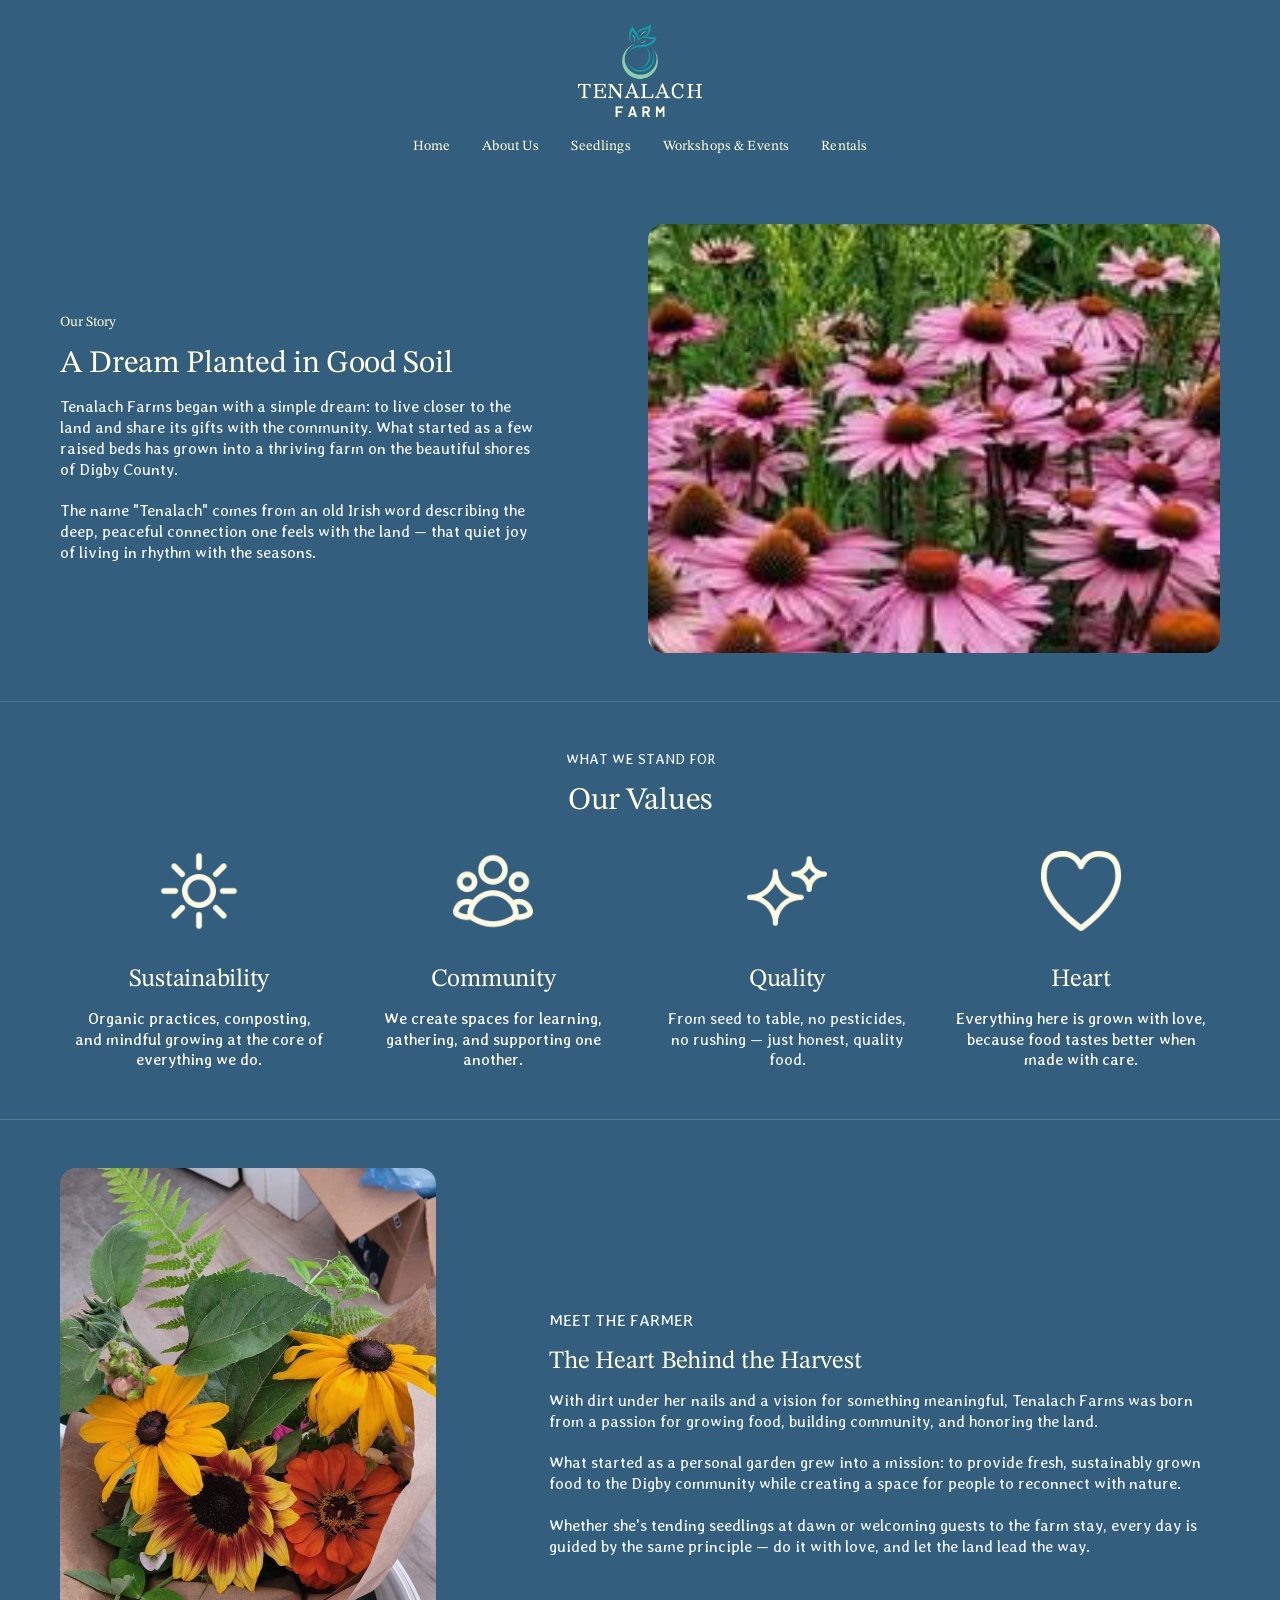
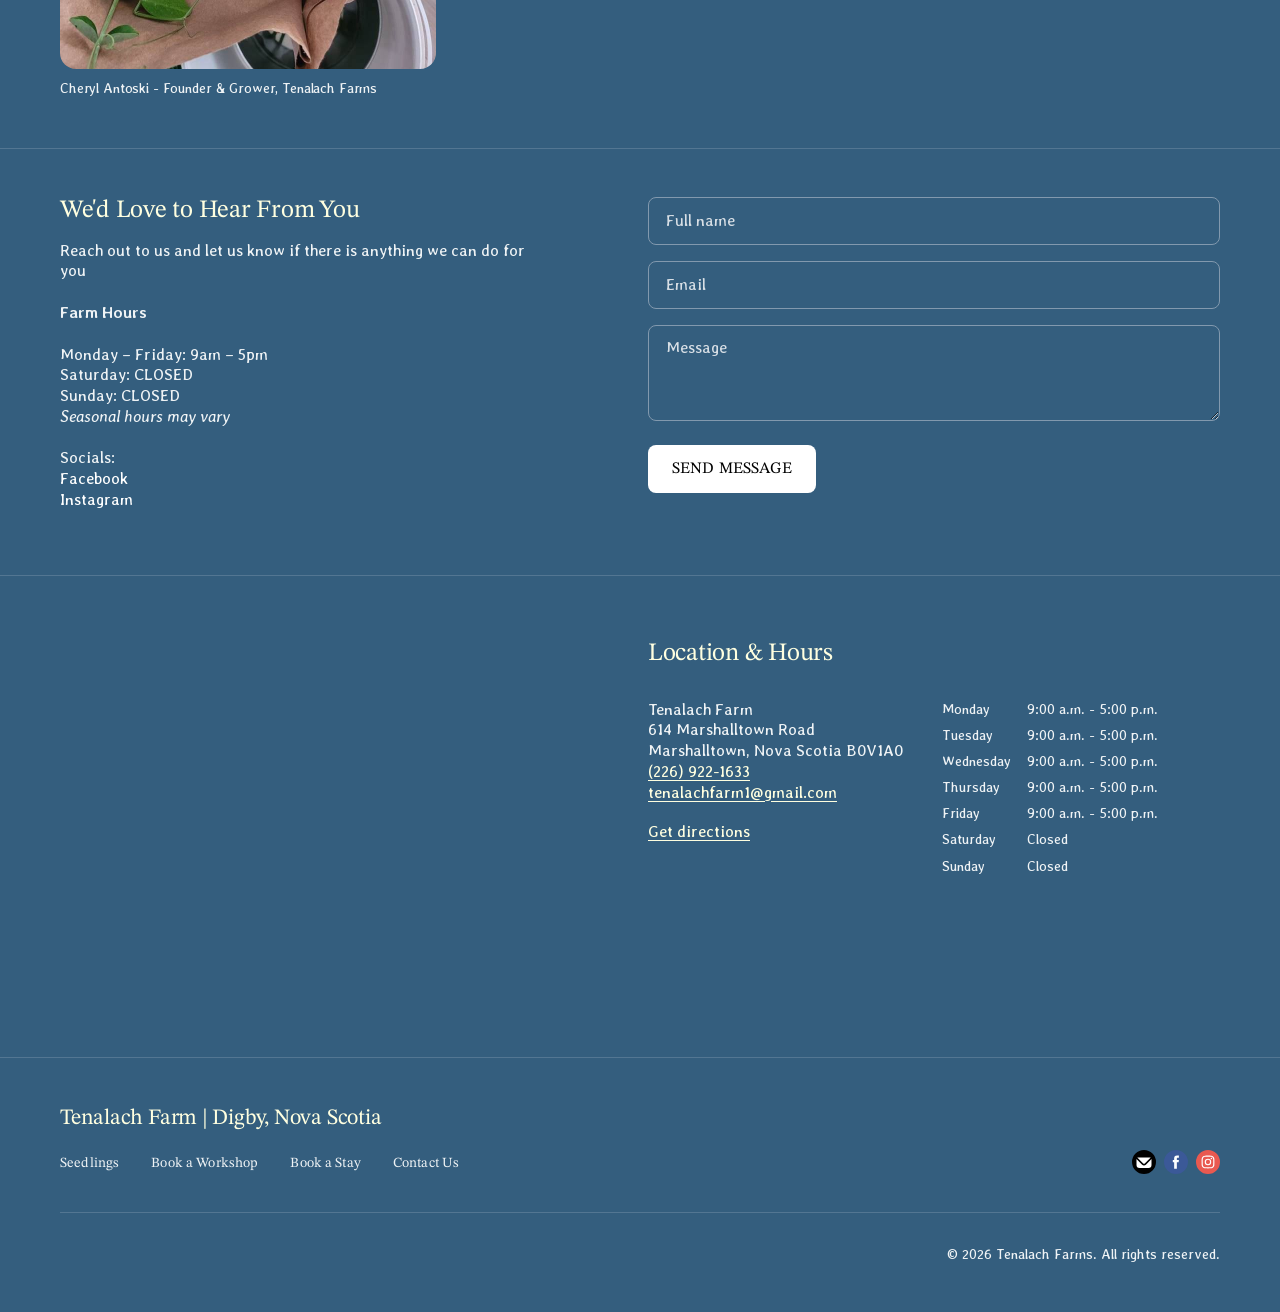
==== commit b6de5acc: "Fix mobile header; switch contact email to tenalachfarm1@gmail.com - Mobile header: a more specific " ====
--- a/about-us.html
+++ b/about-us.html
@@ -34,7 +34,10 @@
   </header>
 
   <div class="mobile-nav" aria-label="Menu">
-    <button class="icon-btn" data-menu-close aria-label="Close menu"><svg viewBox="0 0 24 24" aria-hidden="true"><path fill="currentColor" d="m6.71 18.71 5.29-5.3 5.29 5.3 1.42-1.42-5.3-5.29 5.3-5.29-1.42-1.42-5.29 5.3-5.29-5.3-1.42 1.42 5.3 5.29-5.3 5.29 1.42 1.42Z"/></svg></button>
+    <div class="mobile-nav__top">
+      <button class="icon-btn" data-menu-close aria-label="Close menu"><svg viewBox="0 0 24 24" aria-hidden="true"><path fill="currentColor" d="m6.71 18.71 5.29-5.3 5.29 5.3 1.42-1.42-5.3-5.29 5.3-5.29-1.42-1.42-5.29 5.3-5.29-5.3-1.42 1.42 5.3 5.29-5.3 5.29 1.42 1.42Z"/></svg></button>
+      <a class="mobile-nav__logo" href="index.html"><img src="assets/images/logo.png" alt="Tenalach Farm" width="92" height="69"></a>
+    </div>
     <ul>
       <li><a href="index.html">Home</a></li>
         <li><a href="about-us.html" aria-current="page">About Us</a></li>
@@ -147,7 +150,7 @@
             <div>
               <p>Tenalach Farm<br>614 Marshalltown Road<br>Marshalltown, Nova Scotia B0V1A0<br>
                 <a href="tel:+12269221633">(226) 922-1633</a><br>
-                <a href="mailto:cheryl@tenalachfarm.ca">cheryl@tenalachfarm.ca</a></p>
+                <a href="mailto:tenalachfarm1@gmail.com">tenalachfarm1@gmail.com</a></p>
               <a class="directions" target="_blank" rel="noopener" href="https://www.google.com/maps/dir/?api=1&amp;destination=614+Marshalltown+Road+Marshalltown+NS+B0V1A0">Get directions</a>
             </div>
             <table class="hours">
@@ -178,7 +181,7 @@
           </ul>
         </div>
         <div class="socials">
-          <a href="mailto:cheryl@tenalachfarm.ca" aria-label="Email"><svg viewBox="0 0 16 16" aria-hidden="true"><rect x="1" y="1" width="14" height="14" rx="8" fill="#fff"/><path fill="#000" fill-rule="evenodd" d="M0 8a8 8 0 1 1 16 0A8 8 0 0 1 0 8zm3.5-3h9L8.707 8.793a1 1 0 0 1-1.414 0L3.5 5zM3 6l3.586 3.586a2 2 0 0 0 2.828 0L13 6v4a2 2 0 0 1-2 2H5a2 2 0 0 1-2-2V6z"/></svg></a>
+          <a href="mailto:tenalachfarm1@gmail.com" aria-label="Email"><svg viewBox="0 0 16 16" aria-hidden="true"><rect x="1" y="1" width="14" height="14" rx="8" fill="#fff"/><path fill="#000" fill-rule="evenodd" d="M0 8a8 8 0 1 1 16 0A8 8 0 0 1 0 8zm3.5-3h9L8.707 8.793a1 1 0 0 1-1.414 0L3.5 5zM3 6l3.586 3.586a2 2 0 0 0 2.828 0L13 6v4a2 2 0 0 1-2 2H5a2 2 0 0 1-2-2V6z"/></svg></a>
           <a href="https://www.facebook.com/TenalachFarm1" target="_blank" rel="noopener" aria-label="Facebook"><svg viewBox="0 0 16 16" aria-hidden="true"><rect x="1" y="1" width="14" height="14" rx="8" fill="#fff"/><path fill="#3b5998" fill-rule="evenodd" d="M0 8a8 8 0 1 1 16 0A8 8 0 0 1 0 8zm8.567 4.437V8.085H9.77l.159-1.5h-1.36l.001-.75c0-.392.037-.602.6-.602h.75v-1.5H8.718c-1.444 0-1.952.728-1.952 1.952v.9h-.9v1.5h.9v4.352h1.801z"/></svg></a>
           <a href="https://www.instagram.com/tenalach_farm" target="_blank" rel="noopener" aria-label="Instagram"><svg viewBox="0 0 16 16" aria-hidden="true"><rect x="1" y="1" width="14" height="14" rx="8" fill="#fff"/><g fill="#e95950" fill-rule="evenodd"><path d="M0 8a8 8 0 1 1 16 0A8 8 0 0 1 0 8zm8-4.267c-1.158 0-1.304.005-1.759.026a3.12 3.12 0 0 0-1.035.198 2.09 2.09 0 0 0-.756.492 2.095 2.095 0 0 0-.493.756c-.106.271-.178.582-.198 1.036-.02.455-.026.6-.026 1.759 0 1.159.005 1.304.026 1.759.021.454.093.764.198 1.035.11.281.255.52.492.756.237.238.476.384.756.493.271.105.582.177 1.036.198.455.02.6.026 1.759.026 1.159 0 1.304-.005 1.759-.026.454-.02.764-.093 1.036-.198.28-.11.518-.255.755-.493.238-.237.383-.475.493-.755.105-.272.177-.582.198-1.036.02-.455.026-.6.026-1.759 0-1.159-.006-1.304-.026-1.76-.021-.453-.093-.764-.198-1.035a2.094 2.094 0 0 0-.493-.756 2.085 2.085 0 0 0-.755-.492c-.272-.105-.583-.177-1.037-.198-.455-.02-.6-.026-1.759-.026H8z"/><path d="M7.618 4.502H8c1.14 0 1.275.004 1.725.025.416.019.641.088.792.147.199.077.34.17.49.319.15.15.242.291.32.49.058.15.127.376.146.792.02.45.025.585.025 1.724s-.004 1.274-.025 1.724c-.019.416-.088.641-.147.792-.077.199-.17.34-.319.49a1.32 1.32 0 0 1-.49.319c-.15.059-.376.128-.792.147-.45.02-.585.025-1.725.025-1.139 0-1.274-.005-1.724-.025-.416-.02-.641-.089-.792-.147-.2-.078-.341-.17-.49-.32a1.322 1.322 0 0 1-.32-.49c-.058-.15-.128-.376-.147-.792-.02-.45-.024-.585-.024-1.724 0-1.14.004-1.274.024-1.724.02-.416.089-.641.147-.792.077-.199.17-.341.32-.49.149-.15.29-.242.49-.32.15-.058.376-.128.792-.147.394-.018.546-.023 1.342-.024v.001zm2.66.709a.512.512 0 1 0 0 1.024.512.512 0 0 0 0-1.024zM8 5.809a2.191 2.191 0 1 0 0 4.382A2.191 2.191 0 0 0 8 5.81z"/><path d="M8 6.578a1.422 1.422 0 1 1 0 2.844 1.422 1.422 0 0 1 0-2.844z"/></g></svg></a>
         </div>
--- a/assets/css/style.css
+++ b/assets/css/style.css
@@ -576,6 +576,8 @@
 /* ---------- Responsive ---------- */
 @media (max-width: 1100px) {
   .hero .grid { grid-template-columns: 1fr 1fr; }
+  .location { grid-template-columns: 1fr 1fr; }
+  .location-cols { grid-template-columns: 1fr; gap: 20px; }
   .feature, .feature--reverse { gap: 48px; }
 }
 
@@ -589,12 +591,25 @@
 @media (max-width: 768px) {
   .container { padding: 0 16px; }
 
-  .header-inner { padding: 16px 0 12px; }
-  .site-header .container { padding: 0 16px; }
-  .logo img { width: 58px; }
-  .menu-toggle { display: inline-flex; position: absolute; left: 0; top: 50%; transform: translateY(-50%); }
-  .header-icons { top: 50%; transform: translateY(-50%); right: 0; }
+  /* header: stays at the top, bigger logo, burger well inside the screen edge */
+  .site-header { position: sticky; top: 0; z-index: 40; box-shadow: 0 1px 0 var(--divider); }
+  .site-header .header-inner { padding: 10px 16px; min-height: 84px; }
+  .logo { display: block; line-height: 0; }
+  .logo img { width: 92px; }
+  .menu-toggle {
+    display: inline-flex;
+    position: absolute;
+    left: 6px;
+    top: 50%;
+    transform: translateY(-50%);
+    width: 48px;
+    height: 48px;
+    border-radius: var(--radius);
+  }
+  .menu-toggle svg { width: 30px; height: 30px; }
+  .menu-toggle:active { background: rgba(255, 255, 255, 0.12); }
   .main-nav { display: none; }
+  [id] { scroll-margin-top: 96px; }
 
   .hero .grid, .split, .feature, .feature--reverse { grid-template-columns: 1fr; gap: 24px; }
   .hero .grid > .hero__media, .split--image-right .split__media, .feature--reverse .feature__media { order: -1; }
@@ -639,9 +654,13 @@
   .footer-bottom { text-align: left; }
 
   /* comfortable tap targets (at least 44px) */
-  .menu-toggle { width: 44px; height: 44px; left: -10px; }
-  .mobile-nav { padding: 12px 16px 32px; }
-  .mobile-nav .icon-btn { width: 44px; height: 44px; margin: 0 0 12px -10px; }
+  .mobile-nav { padding: 0 16px 32px; }
+  .mobile-nav__top { position: relative; display: flex; justify-content: center; align-items: center; min-height: 84px; padding: 10px 0; margin: 0 -16px 8px; border-bottom: 1px solid var(--divider); }
+  .mobile-nav__top .icon-btn { position: absolute; left: 6px; top: 50%; transform: translateY(-50%); width: 48px; height: 48px; margin: 0; }
+  .mobile-nav__top .icon-btn svg { width: 30px; height: 30px; }
+  .mobile-nav .mobile-nav__logo { display: block; line-height: 0; padding: 0; border: 0; }
+  .mobile-nav__logo img { width: 92px; height: auto; }
+  .mobile-nav li:first-child a { border-top: 0; }
   .mobile-nav a { padding: 18px 0; }
   .mobile-nav a[aria-current="page"] { text-decoration: underline; text-underline-offset: 6px; }
   .carousel__controls { gap: 8px; margin: 0 -10px 8px 0; }
@@ -666,5 +685,11 @@
   .event-dialog__close { position: fixed; top: 12px; right: 12px; float: none; margin: 0; width: 44px; height: 44px; box-shadow: 0 2px 8px rgba(0, 0, 0, 0.25); }
 }
 
+/* phones held sideways: don't pin the header, it would cover a quarter of the screen */
+@media (max-width: 900px) and (max-height: 500px) {
+  .site-header { position: relative; }
+  [id] { scroll-margin-top: 0; }
+}
+
 /* stop the page behind the menu or popup from scrolling */
 body.no-scroll { overflow: hidden; }
